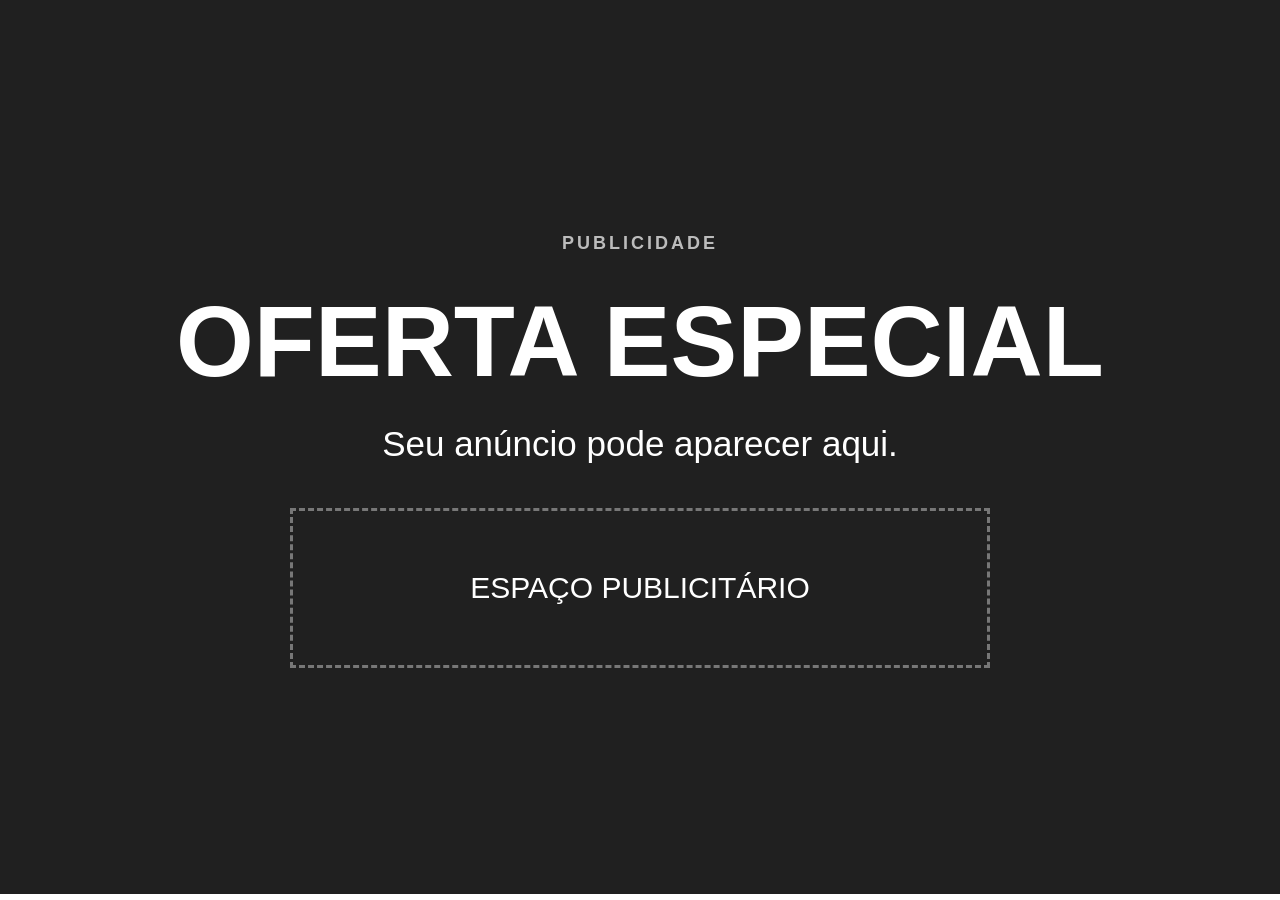
==== index.html @ 1563e4e4 "mvp 0.1 - primeiro player" ====
<!DOCTYPE html>
<html lang="pt-BR">
<head>
    <meta charset="UTF-8">
    <meta name="viewport" content="width=device-width, initial-scale=1.0">
    <title>Media Player MVP</title>
    <link rel="stylesheet" href="style.css">
</head>

<body>

    <main id="player">

        <!-- PUBLICIDADE -->
        <section class="slide active" id="advertisement">
            <div class="content">
                <span class="label">PUBLICIDADE</span>

                <h1>OFERTA ESPECIAL</h1>

                <p>Seu anúncio pode aparecer aqui.</p>

                <div class="advertisement-box">
                    ESPAÇO PUBLICITÁRIO
                </div>
            </div>
        </section>

        <!-- CLIMA -->
        <section class="slide" id="weather">
            <div class="content">

                <span class="label">CLIMA</span>

                <div class="weather-icon">☀️</div>

                <h1>28°C</h1>

                <h2>Itapetininga - SP</h2>

                <p>Ensolarado</p>

            </div>
        </section>

        <!-- NOTÍCIAS -->
        <section class="slide" id="news">
            <div class="content">

                <span class="label">NOTÍCIAS</span>

                <h1>Principais notícias</h1>

                <article>
                    <h2>Exemplo de manchete principal</h2>
                    <p>Este será o espaço utilizado futuramente para notícias atualizadas automaticamente.</p>
                </article>

                <article>
                    <h2>Outra notícia importante</h2>
                    <p>O conteúdo poderá ser alimentado posteriormente por RSS ou APIs.</p>
                </article>

            </div>
        </section>

    </main>

    <div id="progress"></div>

    <script src="app.js"></script>

</body>
</html>
---- style.css ----
* {
    box-sizing: border-box;
    margin: 0;
    padding: 0;
}

html,
body {
    width: 100%;
    height: 100%;
    overflow: hidden;
    font-family: Arial, sans-serif;
}

body {
    background: #111;
}

#player {
    width: 100%;
    height: 100%;
    position: relative;
}

.slide {
    position: absolute;
    inset: 0;

    display: flex;
    align-items: center;
    justify-content: center;

    opacity: 0;
    visibility: hidden;

    transition: opacity 0.8s ease;

    padding: 40px;
}

.slide.active {
    opacity: 1;
    visibility: visible;
}

.content {
    width: 100%;
    max-width: 1000px;
    text-align: center;
}

.label {
    display: inline-block;

    font-size: 18px;
    font-weight: bold;

    letter-spacing: 3px;

    margin-bottom: 30px;

    opacity: 0.7;
}

h1 {
    font-size: clamp(45px, 8vw, 100px);
    margin-bottom: 20px;
}

h2 {
    font-size: clamp(25px, 4vw, 50px);
    margin-bottom: 15px;
}

p {
    font-size: clamp(20px, 3vw, 35px);
    line-height: 1.4;
}

/* PUBLICIDADE */

#advertisement {
    background: #202020;
    color: white;
}

.advertisement-box {
    margin: 40px auto 0;

    max-width: 700px;

    padding: 60px 20px;

    border: 3px dashed #777;

    font-size: 30px;
}

/* CLIMA */

#weather {
    background: #e9f4ff;
    color: #17202a;
}

.weather-icon {
    font-size: 100px;
    margin-bottom: 20px;
}

/* NOTÍCIAS */

#news {
    background: #f5f5f5;
    color: #222;
}

#news article {
    margin: 25px auto;

    max-width: 800px;

    padding: 20px;

    background: white;

    border-radius: 10px;

    text-align: left;
}

#news article h2 {
    font-size: 28px;
}

#news article p {
    font-size: 20px;
}

/* BARRA DE PROGRESSO */

#progress {
    position: fixed;

    bottom: 0;
    left: 0;

    height: 6px;

    width: 0%;

    background: white;

    transition: width linear;
}
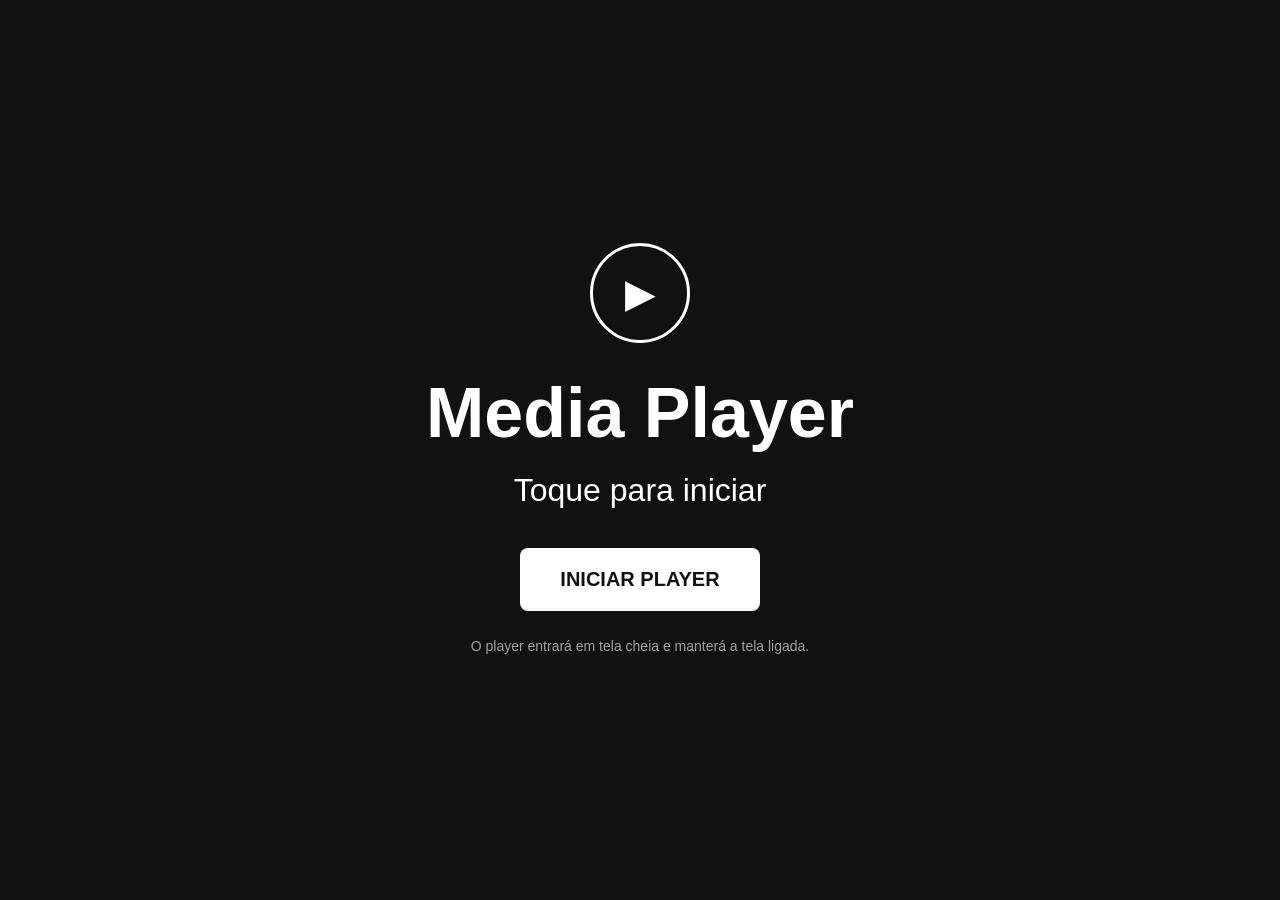
==== commit 30aba5e4: "adiciona o fullscreen e o wake lock" ====
--- a/index.html
+++ b/index.html
@@ -3,12 +3,34 @@
 <head>
     <meta charset="UTF-8">
     <meta name="viewport" content="width=device-width, initial-scale=1.0">
+    <meta name="mobile-web-app-capable" content="yes">
+    <meta name="apple-mobile-web-app-capable" content="yes">
     <title>Media Player MVP</title>
     <link rel="stylesheet" href="style.css">
 </head>
 
 <body>
 
+    <!-- Tela inicial -->
+    <div id="start-screen">
+        <div class="start-content">
+            <div class="start-icon">▶</div>
+
+            <h1>Media Player</h1>
+
+            <p>Toque para iniciar</p>
+
+            <button id="start-button">
+                INICIAR PLAYER
+            </button>
+
+            <small>
+                O player entrará em tela cheia e manterá a tela ligada.
+            </small>
+        </div>
+    </div>
+
+    <!-- PLAYER -->
     <main id="player">
 
         <!-- PUBLICIDADE -->
@@ -53,12 +75,18 @@
 
                 <article>
                     <h2>Exemplo de manchete principal</h2>
-                    <p>Este será o espaço utilizado futuramente para notícias atualizadas automaticamente.</p>
+                    <p>
+                        Este será o espaço utilizado futuramente
+                        para notícias atualizadas automaticamente.
+                    </p>
                 </article>
 
                 <article>
                     <h2>Outra notícia importante</h2>
-                    <p>O conteúdo poderá ser alimentado posteriormente por RSS ou APIs.</p>
+                    <p>
+                        O conteúdo poderá ser alimentado posteriormente
+                        por RSS ou APIs.
+                    </p>
                 </article>
 
             </div>
--- a/style.css
+++ b/style.css
@@ -16,21 +16,122 @@
     background: #111;
 }
 
+/* =========================
+   TELA INICIAL
+   ========================= */
+
+#start-screen {
+    position: fixed;
+
+    inset: 0;
+
+    z-index: 9999;
+
+    display: flex;
+
+    align-items: center;
+    justify-content: center;
+
+    background: #111;
+
+    color: white;
+
+    text-align: center;
+}
+
+.start-content {
+    width: 90%;
+    max-width: 600px;
+}
+
+.start-icon {
+    width: 100px;
+    height: 100px;
+
+    margin: 0 auto 30px;
+
+    display: flex;
+
+    align-items: center;
+    justify-content: center;
+
+    border: 3px solid white;
+
+    border-radius: 50%;
+
+    font-size: 40px;
+}
+
+.start-content h1 {
+    font-size: clamp(35px, 7vw, 70px);
+
+    margin-bottom: 15px;
+}
+
+.start-content p {
+    font-size: clamp(20px, 4vw, 32px);
+
+    margin-bottom: 35px;
+}
+
+#start-button {
+    border: none;
+
+    padding: 20px 40px;
+
+    border-radius: 8px;
+
+    background: white;
+
+    color: #111;
+
+    font-size: 20px;
+
+    font-weight: bold;
+
+    cursor: pointer;
+}
+
+#start-button:active {
+    transform: scale(0.97);
+}
+
+.start-content small {
+    display: block;
+
+    margin-top: 25px;
+
+    font-size: 14px;
+
+    opacity: 0.6;
+
+    line-height: 1.5;
+}
+
+
+/* =========================
+   PLAYER
+   ========================= */
+
 #player {
     width: 100%;
     height: 100%;
+
     position: relative;
 }
 
 .slide {
     position: absolute;
+
     inset: 0;
 
     display: flex;
+
     align-items: center;
     justify-content: center;
 
     opacity: 0;
+
     visibility: hidden;
 
     transition: opacity 0.8s ease;
@@ -40,12 +141,15 @@
 
 .slide.active {
     opacity: 1;
+
     visibility: visible;
 }
 
 .content {
     width: 100%;
+
     max-width: 1000px;
+
     text-align: center;
 }
 
@@ -53,6 +157,7 @@
     display: inline-block;
 
     font-size: 18px;
+
     font-weight: bold;
 
     letter-spacing: 3px;
@@ -64,23 +169,30 @@
 
 h1 {
     font-size: clamp(45px, 8vw, 100px);
+
     margin-bottom: 20px;
 }
 
 h2 {
     font-size: clamp(25px, 4vw, 50px);
+
     margin-bottom: 15px;
 }
 
 p {
     font-size: clamp(20px, 3vw, 35px);
+
     line-height: 1.4;
 }
 
-/* PUBLICIDADE */
+
+/* =========================
+   PUBLICIDADE
+   ========================= */
 
 #advertisement {
     background: #202020;
+
     color: white;
 }
 
@@ -96,22 +208,31 @@
     font-size: 30px;
 }
 
-/* CLIMA */
+
+/* =========================
+   CLIMA
+   ========================= */
 
 #weather {
     background: #e9f4ff;
+
     color: #17202a;
 }
 
 .weather-icon {
     font-size: 100px;
+
     margin-bottom: 20px;
 }
 
-/* NOTÍCIAS */
+
+/* =========================
+   NOTÍCIAS
+   ========================= */
 
 #news {
     background: #f5f5f5;
+
     color: #222;
 }
 
@@ -137,7 +258,10 @@
     font-size: 20px;
 }
 
-/* BARRA DE PROGRESSO */
+
+/* =========================
+   BARRA DE PROGRESSO
+   ========================= */
 
 #progress {
     position: fixed;
@@ -152,4 +276,6 @@
     background: white;
 
     transition: width linear;
+
+    z-index: 100;
 }
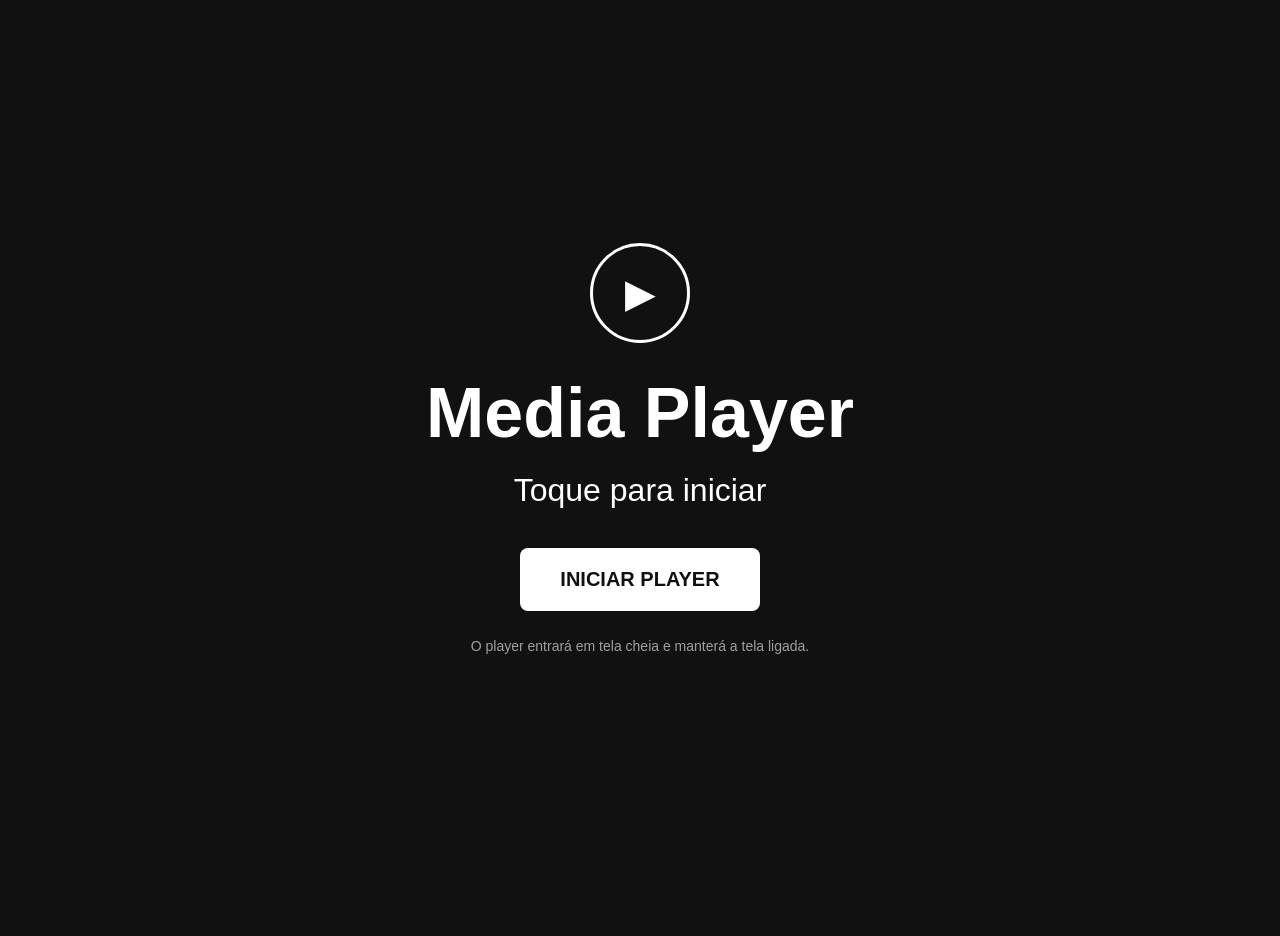
==== commit dc5a02fb: "adiciona suporte a PWA" ====
--- a/index.html
+++ b/index.html
@@ -1,24 +1,73 @@
+```html
 <!DOCTYPE html>
 <html lang="pt-BR">
+
 <head>
+
     <meta charset="UTF-8">
-    <meta name="viewport" content="width=device-width, initial-scale=1.0">
-    <meta name="mobile-web-app-capable" content="yes">
-    <meta name="apple-mobile-web-app-capable" content="yes">
-    <title>Media Player MVP</title>
-    <link rel="stylesheet" href="style.css">
+
+    <meta
+        name="viewport"
+        content="width=device-width, initial-scale=1.0"
+    >
+
+    <!-- PWA -->
+    <meta
+        name="mobile-web-app-capable"
+        content="yes"
+    >
+
+    <meta
+        name="apple-mobile-web-app-capable"
+        content="yes"
+    >
+
+    <meta
+        name="apple-mobile-web-app-status-bar-style"
+        content="black-translucent"
+    >
+
+    <meta
+        name="theme-color"
+        content="#111111"
+    >
+
+    <title>Media Player</title>
+
+    <!-- Manifest do aplicativo -->
+    <link
+        rel="manifest"
+        href="manifest.json"
+    >
+
+    <link
+        rel="stylesheet"
+        href="style.css"
+    >
+
 </head>
 
 <body>
 
-    <!-- Tela inicial -->
+    <!-- =========================
+         TELA INICIAL
+         ========================= -->
+
     <div id="start-screen">
+
         <div class="start-content">
-            <div class="start-icon">▶</div>
-
-            <h1>Media Player</h1>
-
-            <p>Toque para iniciar</p>
+
+            <div class="start-icon">
+                ▶
+            </div>
+
+            <h1>
+                Media Player
+            </h1>
+
+            <p>
+                Toque para iniciar
+            </p>
 
             <button id="start-button">
                 INICIAR PLAYER
@@ -27,76 +76,179 @@
             <small>
                 O player entrará em tela cheia e manterá a tela ligada.
             </small>
+
         </div>
+
     </div>
 
-    <!-- PLAYER -->
+
+    <!-- =========================
+         PLAYER
+         ========================= -->
+
     <main id="player">
 
+
         <!-- PUBLICIDADE -->
-        <section class="slide active" id="advertisement">
+
+        <section
+            class="slide active"
+            id="advertisement"
+        >
+
             <div class="content">
-                <span class="label">PUBLICIDADE</span>
-
-                <h1>OFERTA ESPECIAL</h1>
-
-                <p>Seu anúncio pode aparecer aqui.</p>
+
+                <span class="label">
+                    PUBLICIDADE
+                </span>
+
+                <h1>
+                    OFERTA ESPECIAL
+                </h1>
+
+                <p>
+                    Seu anúncio pode aparecer aqui.
+                </p>
 
                 <div class="advertisement-box">
                     ESPAÇO PUBLICITÁRIO
                 </div>
-            </div>
+
+            </div>
+
         </section>
 
+
         <!-- CLIMA -->
-        <section class="slide" id="weather">
+
+        <section
+            class="slide"
+            id="weather"
+        >
+
             <div class="content">
 
-                <span class="label">CLIMA</span>
-
-                <div class="weather-icon">☀️</div>
-
-                <h1>28°C</h1>
-
-                <h2>Itapetininga - SP</h2>
-
-                <p>Ensolarado</p>
-
-            </div>
+                <span class="label">
+                    CLIMA
+                </span>
+
+                <div class="weather-icon">
+                    ☀️
+                </div>
+
+                <h1>
+                    28°C
+                </h1>
+
+                <h2>
+                    Itapetininga - SP
+                </h2>
+
+                <p>
+                    Ensolarado
+                </p>
+
+            </div>
+
         </section>
 
+
         <!-- NOTÍCIAS -->
-        <section class="slide" id="news">
+
+        <section
+            class="slide"
+            id="news"
+        >
+
             <div class="content">
 
-                <span class="label">NOTÍCIAS</span>
-
-                <h1>Principais notícias</h1>
+                <span class="label">
+                    NOTÍCIAS
+                </span>
+
+                <h1>
+                    Principais notícias
+                </h1>
 
                 <article>
-                    <h2>Exemplo de manchete principal</h2>
+
+                    <h2>
+                        Exemplo de manchete principal
+                    </h2>
+
                     <p>
                         Este será o espaço utilizado futuramente
                         para notícias atualizadas automaticamente.
                     </p>
+
                 </article>
 
                 <article>
-                    <h2>Outra notícia importante</h2>
+
+                    <h2>
+                        Outra notícia importante
+                    </h2>
+
                     <p>
                         O conteúdo poderá ser alimentado posteriormente
                         por RSS ou APIs.
                     </p>
+
                 </article>
 
             </div>
+
         </section>
 
     </main>
 
+
+    <!-- BARRA DE PROGRESSO -->
+
     <div id="progress"></div>
 
+
+    <!-- JavaScript -->
+
     <script src="app.js"></script>
 
+
+    <!-- Service Worker -->
+
+    <script>
+
+        if ("serviceWorker" in navigator) {
+
+            window.addEventListener(
+                "load",
+                () => {
+
+                    navigator.serviceWorker
+                        .register("./sw.js")
+                        .then(() => {
+
+                            console.log(
+                                "Service Worker registrado."
+                            );
+
+                        })
+                        .catch((error) => {
+
+                            console.warn(
+                                "Erro ao registrar Service Worker:",
+                                error
+                            );
+
+                        });
+
+                }
+            );
+
+        }
+
+    </script>
+
 </body>
-</html>+
+</html>
+```
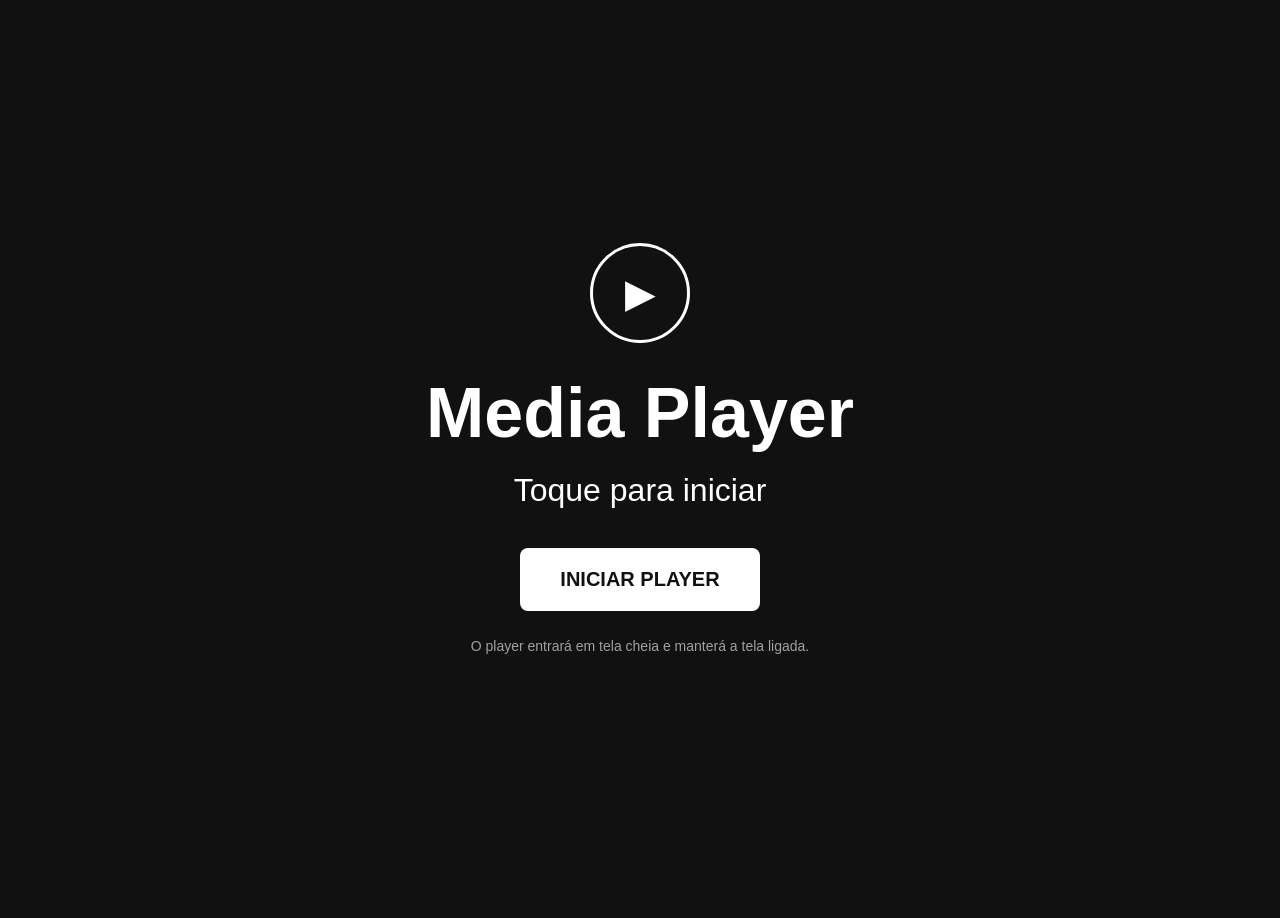
==== commit eb25ab4b: "adiciona suporte a PWA" ====
--- a/index.html
+++ b/index.html
@@ -1,4 +1,4 @@
-```html
+html
 <!DOCTYPE html>
 <html lang="pt-BR">
 
@@ -251,4 +251,4 @@
 </body>
 
 </html>
-```
+
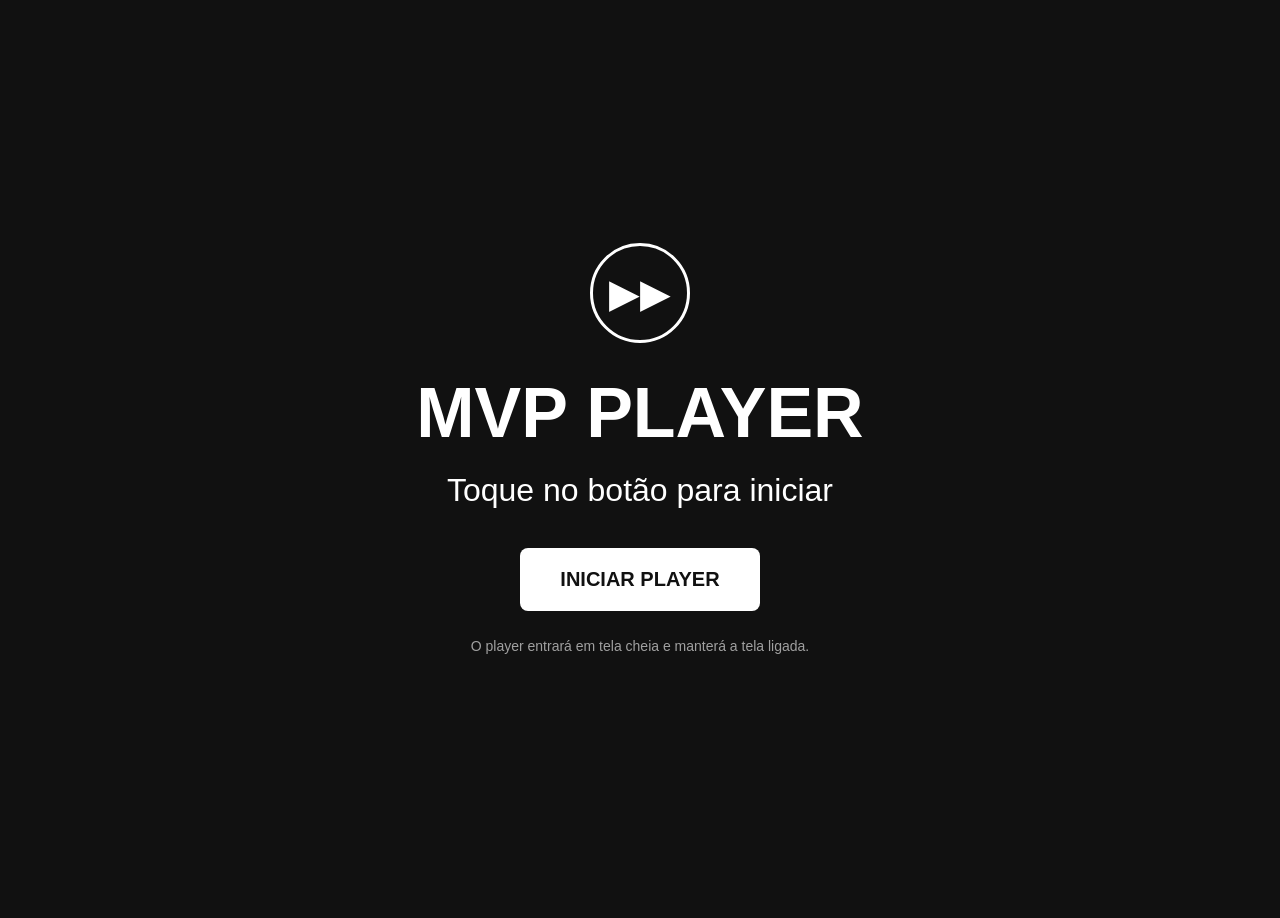
==== commit 28ebb7a5: "adicionar 2 cidades no layout do clima" ====
--- a/index.html
+++ b/index.html
@@ -32,7 +32,7 @@
         content="#111111"
     >
 
-    <title>Media Player</title>
+    <title>MVP Player</title>
 
     <!-- Manifest do aplicativo -->
     <link
@@ -58,15 +58,15 @@
         <div class="start-content">
 
             <div class="start-icon">
-                ▶
+                ▶▶
             </div>
 
             <h1>
-                Media Player
+                MVP PLAYER
             </h1>
 
             <p>
-                Toque para iniciar
+                Toque no botão para iniciar
             </p>
 
             <button id="start-button">
@@ -150,6 +150,30 @@
 
             </div>
 
+            <div class="content">
+
+                <span class="label">
+                    CLIMA
+                </span>
+
+                <div class="weather-icon">
+                    ⛅
+                </div>
+
+                <h1>
+                    25°C
+                </h1>
+
+                <h2>
+                    São Paulo - SP
+                </h2>
+
+                <p>
+                   Parcialmente Nublado
+                </p>
+
+            </div>
+
         </section>
 
 
--- a/style.css
+++ b/style.css
@@ -226,37 +226,80 @@
 }
 
 
-/* =========================
-   NOTÍCIAS
-   ========================= */
-
-#news {
-    background: #f5f5f5;
-
-    color: #222;
-}
-
-#news article {
-    margin: 25px auto;
-
-    max-width: 800px;
-
-    padding: 20px;
+
+/* =========================
+   NOTÍCIAS DINÂMICAS
+   ========================= */
+
+#news .content {
+    max-width: 1100px;
+}
+
+#news-list {
+    width: 100%;
+    margin-top: 30px;
+}
+
+.news-item {
+    position: relative;
+
+    margin: 15px auto;
+
+    padding: 18px 25px 18px 70px;
+
+    max-width: 950px;
 
     background: white;
 
     border-radius: 10px;
 
     text-align: left;
-}
-
-#news article h2 {
-    font-size: 28px;
-}
-
-#news article p {
-    font-size: 20px;
-}
+
+    box-shadow:
+        0 2px 8px rgba(0, 0, 0, 0.08);
+}
+
+.news-item h2 {
+    font-size: clamp(20px, 2.5vw, 32px);
+
+    margin-bottom: 8px;
+
+    line-height: 1.2;
+}
+
+.news-item p {
+    font-size: clamp(16px, 1.8vw, 22px);
+
+    line-height: 1.4;
+
+    color: #555;
+}
+
+.news-number {
+    position: absolute;
+
+    left: 20px;
+    top: 20px;
+
+    width: 34px;
+    height: 34px;
+
+    display: flex;
+
+    align-items: center;
+    justify-content: center;
+
+    border-radius: 50%;
+
+    background: #222;
+
+    color: white;
+
+    font-size: 16px;
+
+    font-weight: bold;
+}
+
 
 
 /* =========================
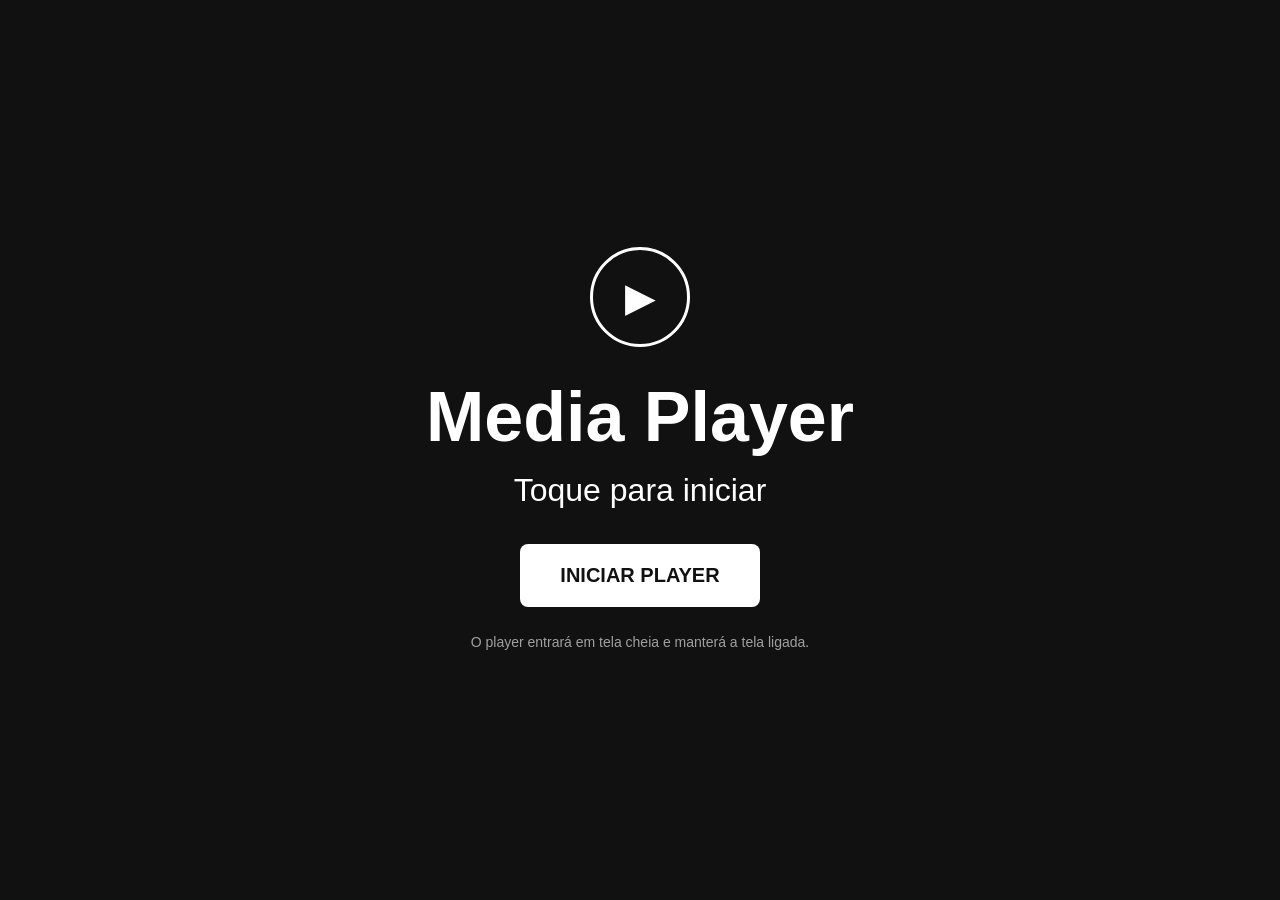
==== commit 8d89d036: "adiciona 2 cidades - altera layout noticia - adiciona limpeza de resumo na noticia" ====
--- a/index.html
+++ b/index.html
@@ -1,4 +1,3 @@
-html
 <!DOCTYPE html>
 <html lang="pt-BR">
 
@@ -11,7 +10,6 @@
         content="width=device-width, initial-scale=1.0"
     >
 
-    <!-- PWA -->
     <meta
         name="mobile-web-app-capable"
         content="yes"
@@ -32,9 +30,8 @@
         content="#111111"
     >
 
-    <title>MVP Player</title>
+    <title>Media Player</title>
 
-    <!-- Manifest do aplicativo -->
     <link
         rel="manifest"
         href="manifest.json"
@@ -49,6 +46,7 @@
 
 <body>
 
+
     <!-- =========================
          TELA INICIAL
          ========================= -->
@@ -58,15 +56,15 @@
         <div class="start-content">
 
             <div class="start-icon">
-                ▶▶
+                ▶
             </div>
 
             <h1>
-                MVP PLAYER
+                Media Player
             </h1>
 
             <p>
-                Toque no botão para iniciar
+                Toque para iniciar
             </p>
 
             <button id="start-button">
@@ -74,7 +72,8 @@
             </button>
 
             <small>
-                O player entrará em tela cheia e manterá a tela ligada.
+                O player entrará em tela cheia
+                e manterá a tela ligada.
             </small>
 
         </div>
@@ -88,156 +87,25 @@
 
     <main id="player">
 
-
-        <!-- PUBLICIDADE -->
-
-        <section
-            class="slide active"
-            id="advertisement"
-        >
-
-            <div class="content">
-
-                <span class="label">
-                    PUBLICIDADE
-                </span>
-
-                <h1>
-                    OFERTA ESPECIAL
-                </h1>
-
-                <p>
-                    Seu anúncio pode aparecer aqui.
-                </p>
-
-                <div class="advertisement-box">
-                    ESPAÇO PUBLICITÁRIO
-                </div>
-
-            </div>
-
-        </section>
-
-
-        <!-- CLIMA -->
-
-        <section
-            class="slide"
-            id="weather"
-        >
-
-            <div class="content">
-
-                <span class="label">
-                    CLIMA
-                </span>
-
-                <div class="weather-icon">
-                    ☀️
-                </div>
-
-                <h1>
-                    28°C
-                </h1>
-
-                <h2>
-                    Itapetininga - SP
-                </h2>
-
-                <p>
-                    Ensolarado
-                </p>
-
-            </div>
-
-            <div class="content">
-
-                <span class="label">
-                    CLIMA
-                </span>
-
-                <div class="weather-icon">
-                    ⛅
-                </div>
-
-                <h1>
-                    25°C
-                </h1>
-
-                <h2>
-                    São Paulo - SP
-                </h2>
-
-                <p>
-                   Parcialmente Nublado
-                </p>
-
-            </div>
-
-        </section>
-
-
-        <!-- NOTÍCIAS -->
-
-        <section
-            class="slide"
-            id="news"
-        >
-
-            <div class="content">
-
-                <span class="label">
-                    NOTÍCIAS
-                </span>
-
-                <h1>
-                    Principais notícias
-                </h1>
-
-                <article>
-
-                    <h2>
-                        Exemplo de manchete principal
-                    </h2>
-
-                    <p>
-                        Este será o espaço utilizado futuramente
-                        para notícias atualizadas automaticamente.
-                    </p>
-
-                </article>
-
-                <article>
-
-                    <h2>
-                        Outra notícia importante
-                    </h2>
-
-                    <p>
-                        O conteúdo poderá ser alimentado posteriormente
-                        por RSS ou APIs.
-                    </p>
-
-                </article>
-
-            </div>
-
-        </section>
+        <!-- Os slides serão criados
+             automaticamente pelo app.js -->
 
     </main>
 
 
-    <!-- BARRA DE PROGRESSO -->
+    <!-- =========================
+         BARRA DE PROGRESSO
+         ========================= -->
 
     <div id="progress"></div>
 
 
-    <!-- JavaScript -->
-
     <script src="app.js"></script>
 
 
-    <!-- Service Worker -->
+    <!-- =========================
+         SERVICE WORKER
+         ========================= -->
 
     <script>
 
@@ -274,5 +142,4 @@
 
 </body>
 
-</html>
-
+</html>
--- a/style.css
+++ b/style.css
@@ -1,26 +1,43 @@
+/* ========================================
+   RESET
+   ======================================== */
+
 * {
     box-sizing: border-box;
     margin: 0;
     padding: 0;
 }
 
+
 html,
 body {
+
     width: 100%;
     height: 100%;
+
     overflow: hidden;
-    font-family: Arial, sans-serif;
-}
+
+    font-family:
+        Arial,
+        Helvetica,
+        sans-serif;
+
+}
+
 
 body {
+
     background: #111;
-}
-
-/* =========================
+
+}
+
+
+/* ========================================
    TELA INICIAL
-   ========================= */
+   ======================================== */
 
 #start-screen {
+
     position: fixed;
 
     inset: 0;
@@ -30,6 +47,7 @@
     display: flex;
 
     align-items: center;
+
     justify-content: center;
 
     background: #111;
@@ -37,47 +55,78 @@
     color: white;
 
     text-align: center;
-}
+
+}
+
 
 .start-content {
+
     width: 90%;
+
     max-width: 600px;
-}
+
+}
+
 
 .start-icon {
+
     width: 100px;
+
     height: 100px;
 
-    margin: 0 auto 30px;
-
-    display: flex;
-
-    align-items: center;
+    margin:
+        0 auto 30px;
+
+    display: flex;
+
+    align-items: center;
+
     justify-content: center;
 
-    border: 3px solid white;
+    border:
+        3px solid white;
 
     border-radius: 50%;
 
     font-size: 40px;
-}
+
+}
+
 
 .start-content h1 {
-    font-size: clamp(35px, 7vw, 70px);
+
+    font-size:
+        clamp(
+            35px,
+            7vw,
+            70px
+        );
 
     margin-bottom: 15px;
-}
+
+}
+
 
 .start-content p {
-    font-size: clamp(20px, 4vw, 32px);
+
+    font-size:
+        clamp(
+            20px,
+            4vw,
+            32px
+        );
 
     margin-bottom: 35px;
-}
+
+}
+
 
 #start-button {
+
     border: none;
 
-    padding: 20px 40px;
+    padding:
+        20px 40px;
 
     border-radius: 8px;
 
@@ -90,13 +139,20 @@
     font-weight: bold;
 
     cursor: pointer;
-}
+
+}
+
 
 #start-button:active {
-    transform: scale(0.97);
-}
+
+    transform:
+        scale(0.97);
+
+}
+
 
 .start-content small {
+
     display: block;
 
     margin-top: 25px;
@@ -106,21 +162,31 @@
     opacity: 0.6;
 
     line-height: 1.5;
-}
-
-
-/* =========================
+
+}
+
+
+/* ========================================
    PLAYER
-   ========================= */
+   ======================================== */
 
 #player {
-    width: 100%;
+
+    width: 100%;
+
     height: 100%;
 
     position: relative;
-}
+
+}
+
+
+/* ========================================
+   SLIDES
+   ======================================== */
 
 .slide {
+
     position: absolute;
 
     inset: 0;
@@ -128,197 +194,578 @@
     display: flex;
 
     align-items: center;
+
     justify-content: center;
 
     opacity: 0;
 
     visibility: hidden;
 
-    transition: opacity 0.8s ease;
-
-    padding: 40px;
-}
+    transition:
+        opacity 0.8s ease;
+
+}
+
 
 .slide.active {
+
     opacity: 1;
 
     visibility: visible;
-}
-
-.content {
-    width: 100%;
-
-    max-width: 1000px;
+
+}
+
+
+/* ========================================
+   PROGRESSO
+   ======================================== */
+
+#progress {
+
+    position: fixed;
+
+    bottom: 0;
+
+    left: 0;
+
+    height: 6px;
+
+    width: 0%;
+
+    background: white;
+
+    transition:
+        width linear;
+
+    z-index: 100;
+
+}
+
+
+/* ========================================
+   LABEL
+   ======================================== */
+
+.label {
+
+    display: inline-block;
+
+    font-size: 18px;
+
+    font-weight: bold;
+
+    letter-spacing: 4px;
+
+    opacity: 0.6;
+
+}
+
+
+/* ========================================
+   NOTÍCIAS
+   ======================================== */
+
+.news-slide {
+
+    background:
+        #f3f3f3;
+
+    color:
+        #171717;
+
+    padding:
+        50px;
+
+}
+
+
+.news-wrapper {
+
+    width: 100%;
+
+    max-width: 1400px;
+
+    height: 100%;
+
+    max-height: 850px;
+
+    display: flex;
+
+    flex-direction: column;
+
+    justify-content: center;
+
+}
+
+
+/* ========================================
+   CABEÇALHO DA NOTÍCIA
+   ======================================== */
+
+.news-header {
+
+    width: 100%;
+
+    display: flex;
+
+    align-items: center;
+
+    justify-content: space-between;
+
+    margin-bottom: 35px;
+
+}
+
+
+.news-counter {
+
+    font-size: 18px;
+
+    font-weight: bold;
+
+    opacity: 0.45;
+
+}
+
+
+/* ========================================
+   LAYOUT
+   ======================================== */
+
+.news-layout {
+
+    width: 100%;
+
+    display: grid;
+
+    grid-template-columns:
+        46% 54%;
+
+    gap: 55px;
+
+    align-items: center;
+
+}
+
+
+/* ========================================
+   IMAGEM
+   ======================================== */
+
+.news-image {
+
+    width: 100%;
+
+    height: 500px;
+
+    overflow: hidden;
+
+    border-radius: 18px;
+
+    background:
+        #dcdcdc;
+
+}
+
+
+.news-image img {
+
+    width: 100%;
+
+    height: 100%;
+
+    display: block;
+
+    object-fit: cover;
+
+}
+
+
+/* ========================================
+   FALLBACK IMAGEM
+   ======================================== */
+
+.image-placeholder {
+
+    width: 100%;
+
+    height: 100%;
+
+    display: flex;
+
+    flex-direction: column;
+
+    align-items: center;
+
+    justify-content: center;
+
+    gap: 20px;
+
+    color:
+        #777;
 
     text-align: center;
-}
-
-.label {
-    display: inline-block;
+
+}
+
+
+.placeholder-icon {
+
+    font-size: 70px;
+
+    opacity: 0.4;
+
+}
+
+
+.image-placeholder strong {
 
     font-size: 18px;
 
-    font-weight: bold;
-
-    letter-spacing: 3px;
+    letter-spacing: 2px;
+
+    opacity: 0.7;
+
+}
+
+
+/* ========================================
+   INFORMAÇÕES
+   ======================================== */
+
+.news-info {
+
+    display: flex;
+
+    flex-direction: column;
+
+    align-items: flex-start;
+
+}
+
+
+.news-info h1 {
+
+    font-size:
+        clamp(
+            38px,
+            4vw,
+            68px
+        );
+
+    line-height: 1.08;
+
+    margin:
+        20px 0 25px;
+
+}
+
+
+.news-description {
+
+    font-size:
+        clamp(
+            22px,
+            2.2vw,
+            32px
+        );
+
+    line-height: 1.35;
+
+    color:
+        #555;
+
+    max-width: 700px;
+
+    display: -webkit-box;
+
+    -webkit-box-orient: vertical;
+
+    -webkit-line-clamp: 2;
+
+    overflow: hidden;
+
+}
+
+
+.news-meta {
+
+    display: flex;
+
+    flex-direction: column;
+
+    gap: 8px;
+
+    margin-top: 35px;
+
+    font-size: 17px;
+
+    color:
+        #777;
+
+}
+
+
+
+/* ========================================
+   CLIMA
+   ======================================== */
+
+.weather-slide {
+
+    background:
+        #e9f4ff;
+
+    color:
+        #17202a;
+
+}
+
+
+.weather-container {
+
+    width: 100%;
+
+    max-width: 1150px;
+
+    height: 100%;
+
+    display: flex;
+
+    flex-direction: column;
+
+    align-items: center;
+
+    justify-content: center;
+
+    padding:
+        50px 60px;
+
+}
+
+
+.weather-container > .label {
+
+    margin-bottom: 45px;
+
+}
+
+
+.weather-cities {
+
+    width: 100%;
+
+    display: grid;
+
+    grid-template-columns:
+        1fr 1fr;
+
+    gap: 80px;
+
+    align-items: center;
+
+}
+
+
+.weather-city {
+
+    display: flex;
+
+    flex-direction: column;
+
+    align-items: center;
+
+    justify-content: center;
+
+    text-align: center;
+
+}
+
+
+.weather-icon {
+
+    font-size: 82px;
+
+    line-height: 1;
 
     margin-bottom: 30px;
 
-    opacity: 0.7;
-}
-
-h1 {
-    font-size: clamp(45px, 8vw, 100px);
-
-    margin-bottom: 20px;
-}
-
-h2 {
-    font-size: clamp(25px, 4vw, 50px);
-
-    margin-bottom: 15px;
-}
-
-p {
-    font-size: clamp(20px, 3vw, 35px);
-
-    line-height: 1.4;
-}
-
-
-/* =========================
+}
+
+
+.weather-city h1 {
+
+    margin:
+        0 0 22px;
+
+    font-size:
+        clamp(
+            70px,
+            9vw,
+            110px
+        );
+
+    line-height: 1;
+
+    font-weight: 700;
+
+}
+
+
+.weather-city h2 {
+
+    margin:
+        0 0 16px;
+
+    font-size:
+        clamp(
+            28px,
+            3.2vw,
+            42px
+        );
+
+    line-height: 1.15;
+
+    font-weight: 700;
+
+}
+
+
+.weather-city p {
+
+    margin: 0;
+
+    font-size:
+        clamp(
+            22px,
+            2.5vw,
+            30px
+        );
+
+    line-height: 1.2;
+
+}
+
+
+/* ========================================
    PUBLICIDADE
-   ========================= */
-
-#advertisement {
-    background: #202020;
-
-    color: white;
-}
+   ======================================== */
+
+.advertisement-slide {
+
+    background:
+        #202020;
+
+    color:
+        white;
+
+    text-align: center;
+
+}
+
+
+.advertisement-content {
+
+    width: 90%;
+
+    max-width: 1100px;
+
+}
+
+
+.advertisement-content h1 {
+
+    font-size:
+        clamp(
+            50px,
+            8vw,
+            110px
+        );
+
+    margin:
+        30px 0 20px;
+
+}
+
+
+.advertisement-content p {
+
+    font-size:
+        clamp(
+            22px,
+            3vw,
+            35px
+        );
+
+}
+
 
 .advertisement-box {
-    margin: 40px auto 0;
-
-    max-width: 700px;
-
-    padding: 60px 20px;
-
-    border: 3px dashed #777;
+
+    margin:
+        50px auto 0;
+
+    max-width: 800px;
+
+    padding:
+        70px 30px;
+
+    border:
+        3px dashed #777;
+
+    border-radius: 15px;
 
     font-size: 30px;
-}
-
-
-/* =========================
-   CLIMA
-   ========================= */
-
-#weather {
-    background: #e9f4ff;
-
-    color: #17202a;
-}
-
-.weather-icon {
-    font-size: 100px;
-
-    margin-bottom: 20px;
-}
-
-
-
-/* =========================
-   NOTÍCIAS DINÂMICAS
-   ========================= */
-
-#news .content {
-    max-width: 1100px;
-}
-
-#news-list {
-    width: 100%;
-    margin-top: 30px;
-}
-
-.news-item {
-    position: relative;
-
-    margin: 15px auto;
-
-    padding: 18px 25px 18px 70px;
-
-    max-width: 950px;
-
-    background: white;
-
-    border-radius: 10px;
-
-    text-align: left;
-
-    box-shadow:
-        0 2px 8px rgba(0, 0, 0, 0.08);
-}
-
-.news-item h2 {
-    font-size: clamp(20px, 2.5vw, 32px);
-
-    margin-bottom: 8px;
-
-    line-height: 1.2;
-}
-
-.news-item p {
-    font-size: clamp(16px, 1.8vw, 22px);
-
-    line-height: 1.4;
-
-    color: #555;
-}
-
-.news-number {
-    position: absolute;
-
-    left: 20px;
-    top: 20px;
-
-    width: 34px;
-    height: 34px;
-
-    display: flex;
-
-    align-items: center;
-    justify-content: center;
-
-    border-radius: 50%;
-
-    background: #222;
-
-    color: white;
-
-    font-size: 16px;
-
-    font-weight: bold;
-}
-
-
-
-/* =========================
-   BARRA DE PROGRESSO
-   ========================= */
-
-#progress {
-    position: fixed;
-
-    bottom: 0;
-    left: 0;
-
-    height: 6px;
-
-    width: 0%;
-
-    background: white;
-
-    transition: width linear;
-
-    z-index: 100;
+
+    color:
+        #aaa;
+
+}
+
+
+/* ========================================
+   RESPONSIVIDADE
+   ======================================== */
+
+@media (
+    max-width: 800px
+) {
+
+    .news-slide {
+
+        padding: 25px;
+
+    }
+
+
+    .news-layout {
+
+        grid-template-columns:
+            1fr;
+
+        gap: 25px;
+
+    }
+
+
+    .news-image {
+
+        height: 280px;
+
+    }
+
+
+    .news-info h1 {
+
+        font-size: 32px;
+
+    }
+
+
+    .news-description {
+
+        font-size: 20px;
+
+    }
+
 }
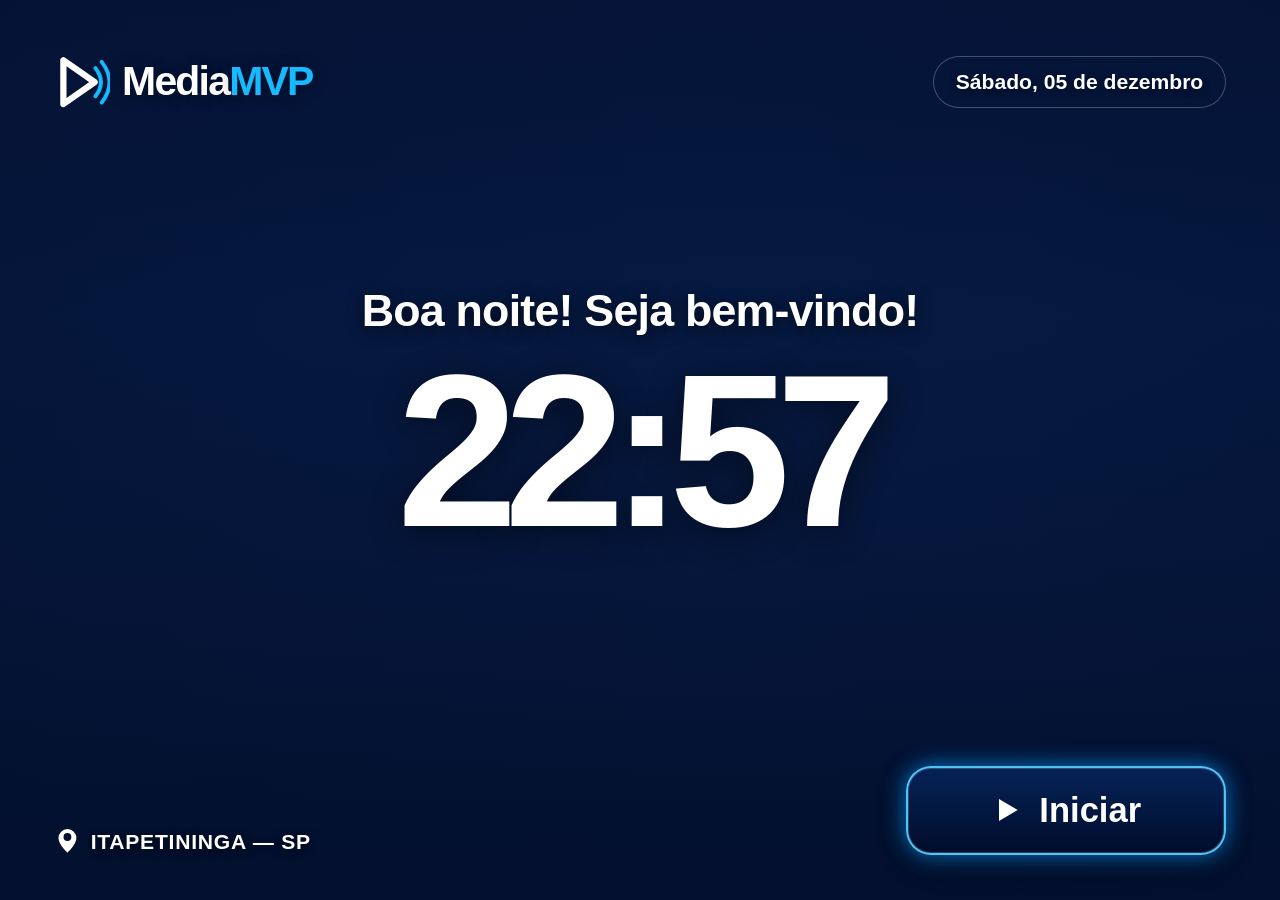
==== commit bfaf5b4c: "atualizacao da tela inicial e novo layout do clima" ====
--- a/index.html
+++ b/index.html
@@ -1,145 +1,59 @@
 <!DOCTYPE html>
 <html lang="pt-BR">
+<head>
+    <meta charset="UTF-8">
+    <meta name="viewport" content="width=device-width, initial-scale=1.0">
+    <meta name="mobile-web-app-capable" content="yes">
+    <meta name="apple-mobile-web-app-capable" content="yes">
+    <meta name="apple-mobile-web-app-status-bar-style" content="black-translucent">
+    <meta name="theme-color" content="#061b45">
+    <title>MediaMVP</title>
+    <link rel="manifest" href="manifest.json">
+    <link rel="stylesheet" href="style.css">
+</head>
+<body>
+    <!-- Tela de boas-vindas -->
+    <section id="start-screen" aria-label="Tela inicial MediaMVP">
+        <header class="welcome-header">
+            <div class="brand" aria-label="MediaMVP">
+                <svg class="brand-symbol" viewBox="0 0 72 72" aria-hidden="true">
+                    <path d="M12 8 L12 64 L52 36 Z" fill="none" stroke="currentColor" stroke-width="8" stroke-linejoin="round" />
+                    <path d="M53 18 Q67 36 53 54 M61 10 Q81 36 61 62" fill="none" stroke="#13baff" stroke-width="5" stroke-linecap="round" />
+                </svg>
+                <span>Media<span class="brand-accent">MVP</span></span>
+            </div>
+            <div id="welcome-date" class="welcome-date">Terça-feira, 03 de novembro</div>
+        </header>
 
-<head>
+        <main class="welcome-center">
+            <p id="welcome-greeting" class="welcome-greeting">Olá! Seja bem-vindo!</p>
+            <time id="welcome-clock" class="welcome-clock" aria-label="Horário atual">08:42</time>
+        </main>
 
-    <meta charset="UTF-8">
+        <footer class="welcome-footer">
+            <div class="welcome-location">
+                <svg viewBox="0 0 24 24" aria-hidden="true"><path d="M12 22s8-7.2 8-13a8 8 0 1 0-16 0c0 5.8 8 13 8 13Zm0-10.5A3.5 3.5 0 1 1 12 4.5a3.5 3.5 0 0 1 0 7Z" fill="currentColor"/></svg>
+                <span>ITAPETININGA — SP</span>
+            </div>
+            <button id="start-button" type="button">
+                <svg viewBox="0 0 24 24" aria-hidden="true"><path d="M6 3.8v16.4L20 12 6 3.8Z" fill="currentColor"/></svg>
+                <span>Iniciar</span>
+            </button>
+        </footer>
+    </section>
 
-    <meta
-        name="viewport"
-        content="width=device-width, initial-scale=1.0"
-    >
-
-    <meta
-        name="mobile-web-app-capable"
-        content="yes"
-    >
-
-    <meta
-        name="apple-mobile-web-app-capable"
-        content="yes"
-    >
-
-    <meta
-        name="apple-mobile-web-app-status-bar-style"
-        content="black-translucent"
-    >
-
-    <meta
-        name="theme-color"
-        content="#111111"
-    >
-
-    <title>Media Player</title>
-
-    <link
-        rel="manifest"
-        href="manifest.json"
-    >
-
-    <link
-        rel="stylesheet"
-        href="style.css"
-    >
-
-</head>
-
-<body>
-
-
-    <!-- =========================
-         TELA INICIAL
-         ========================= -->
-
-    <div id="start-screen">
-
-        <div class="start-content">
-
-            <div class="start-icon">
-                ▶
-            </div>
-
-            <h1>
-                Media Player
-            </h1>
-
-            <p>
-                Toque para iniciar
-            </p>
-
-            <button id="start-button">
-                INICIAR PLAYER
-            </button>
-
-            <small>
-                O player entrará em tela cheia
-                e manterá a tela ligada.
-            </small>
-
-        </div>
-
-    </div>
-
-
-    <!-- =========================
-         PLAYER
-         ========================= -->
-
-    <main id="player">
-
-        <!-- Os slides serão criados
-             automaticamente pelo app.js -->
-
-    </main>
-
-
-    <!-- =========================
-         BARRA DE PROGRESSO
-         ========================= -->
-
+    <main id="player" aria-label="Reprodução de mídia"></main>
     <div id="progress"></div>
 
-
     <script src="app.js"></script>
-
-
-    <!-- =========================
-         SERVICE WORKER
-         ========================= -->
-
     <script>
-
         if ("serviceWorker" in navigator) {
-
-            window.addEventListener(
-                "load",
-                () => {
-
-                    navigator.serviceWorker
-                        .register("./sw.js")
-                        .then(() => {
-
-                            console.log(
-                                "Service Worker registrado."
-                            );
-
-                        })
-                        .catch((error) => {
-
-                            console.warn(
-                                "Erro ao registrar Service Worker:",
-                                error
-                            );
-
-                        });
-
-                }
-            );
-
+            window.addEventListener("load", () => {
+                navigator.serviceWorker.register("./sw.js").catch((error) => {
+                    console.warn("Erro ao registrar Service Worker:", error);
+                });
+            });
         }
-
     </script>
-
 </body>
-
-</html>+</html>
--- a/style.css
+++ b/style.css
@@ -1,170 +1,77 @@
 /* ========================================
-   RESET
-   ======================================== */
-
-* {
-    box-sizing: border-box;
-    margin: 0;
-    padding: 0;
-}
-
-
-html,
-body {
-
-    width: 100%;
-    height: 100%;
-
+   BASE
+   ======================================== */
+* { box-sizing: border-box; margin: 0; padding: 0; }
+html, body { width: 100%; height: 100%; overflow: hidden; font-family: Inter, "Segoe UI", Arial, sans-serif; }
+body { background: #061b45; }
+
+/* ========================================
+   TELA INICIAL — PREMIUM DIGITAL SIGNAGE
+   A imagem final será aplicada neste caminho:
+   assets/images/media-mvp-background.jpg
+   ======================================== */
+#start-screen {
+    --welcome-bg: url("assets/images/media-mvp-background.jpg");
+    position: fixed;
+    inset: 0;
+    z-index: 9999;
+    display: grid;
+    grid-template-rows: auto 1fr auto;
+    padding: clamp(24px, 4.2vw, 68px) clamp(26px, 4.2vw, 72px) clamp(28px, 3.5vw, 56px);
     overflow: hidden;
-
-    font-family:
-        Arial,
-        Helvetica,
-        sans-serif;
-
-}
-
-
-body {
-
-    background: #111;
-
-}
-
-
-/* ========================================
-   TELA INICIAL
-   ======================================== */
-
-#start-screen {
-
-    position: fixed;
-
+    color: #fff;
+    isolation: isolate;
+    background-color: #071b45;
+    background-image:
+        linear-gradient(180deg, rgba(3, 15, 48, .60) 0%, rgba(3, 16, 45, .12) 35%, rgba(3, 13, 39, .28) 62%, rgba(2, 14, 43, .94) 100%),
+        linear-gradient(90deg, rgba(3, 16, 48, .28), transparent 55%, rgba(3, 16, 48, .12)),
+        var(--welcome-bg);
+    background-size: cover;
+    background-position: center;
+}
+#start-screen::before {
+    content: "";
+    position: absolute;
     inset: 0;
-
-    z-index: 9999;
-
-    display: flex;
-
-    align-items: center;
-
-    justify-content: center;
-
-    background: #111;
-
-    color: white;
-
-    text-align: center;
-
-}
-
-
-.start-content {
-
-    width: 90%;
-
-    max-width: 600px;
-
-}
-
-
-.start-icon {
-
-    width: 100px;
-
-    height: 100px;
-
-    margin:
-        0 auto 30px;
-
-    display: flex;
-
-    align-items: center;
-
-    justify-content: center;
-
-    border:
-        3px solid white;
-
-    border-radius: 50%;
-
-    font-size: 40px;
-
-}
-
-
-.start-content h1 {
-
-    font-size:
-        clamp(
-            35px,
-            7vw,
-            70px
-        );
-
-    margin-bottom: 15px;
-
-}
-
-
-.start-content p {
-
-    font-size:
-        clamp(
-            20px,
-            4vw,
-            32px
-        );
-
-    margin-bottom: 35px;
-
-}
-
-
-#start-button {
-
-    border: none;
-
-    padding:
-        20px 40px;
-
-    border-radius: 8px;
-
-    background: white;
-
-    color: #111;
-
-    font-size: 20px;
-
-    font-weight: bold;
-
-    cursor: pointer;
-
-}
-
-
-#start-button:active {
-
-    transform:
-        scale(0.97);
-
-}
-
-
-.start-content small {
-
-    display: block;
-
-    margin-top: 25px;
-
-    font-size: 14px;
-
-    opacity: 0.6;
-
-    line-height: 1.5;
-
-}
-
+    z-index: -1;
+    pointer-events: none;
+    background: radial-gradient(ellipse at 50% 48%, rgba(4, 19, 49, .08) 0%, rgba(4, 19, 49, .03) 38%, rgba(4, 19, 49, .25) 100%);
+}
+.welcome-header, .welcome-footer { position: relative; z-index: 1; display: flex; align-items: center; justify-content: space-between; gap: 24px; }
+.brand { display: inline-flex; align-items: center; gap: 12px; font-size: clamp(27px, 3.2vw, 48px); line-height: 1; font-weight: 800; letter-spacing: -1.8px; text-shadow: 0 2px 16px rgba(0,0,0,.35); white-space: nowrap; }
+.brand-symbol { width: clamp(40px, 4.4vw, 66px); height: clamp(40px, 4.4vw, 66px); flex: 0 0 auto; }
+.brand-accent { color: #17b9ff; }
+.welcome-date { padding: 13px 22px; border: 1px solid rgba(255,255,255,.25); border-radius: 999px; background: rgba(5, 23, 58, .35); backdrop-filter: blur(12px); -webkit-backdrop-filter: blur(12px); font-size: clamp(15px, 1.65vw, 25px); font-weight: 600; text-shadow: 0 2px 8px rgba(0,0,0,.4); white-space: nowrap; }
+.welcome-center { display: flex; flex-direction: column; justify-content: center; align-items: center; text-align: center; padding: 20px 12px 36px; transform: translateY(-1.5%); }
+.welcome-greeting { font-size: clamp(25px, 3.5vw, 54px); font-weight: 750; letter-spacing: -.8px; text-shadow: 0 3px 16px rgba(0,0,0,.65); margin-bottom: clamp(4px, 1vw, 16px); }
+.welcome-clock { display: block; font-size: clamp(104px, 17vw, 270px); line-height: .95; font-weight: 800; letter-spacing: -.065em; font-variant-numeric: tabular-nums; text-shadow: 0 6px 34px rgba(0,0,0,.48); }
+.welcome-footer { align-items: flex-end; }
+.welcome-location { display: inline-flex; align-items: center; gap: 10px; font-size: clamp(15px, 1.65vw, 25px); font-weight: 750; letter-spacing: .035em; text-shadow: 0 2px 10px rgba(0,0,0,.65); white-space: nowrap; }
+.welcome-location svg { width: clamp(21px, 2.1vw, 31px); height: clamp(21px, 2.1vw, 31px); flex: 0 0 auto; }
+#start-button { min-width: clamp(190px, 25vw, 360px); min-height: clamp(62px, 7vw, 96px); display: inline-flex; align-items: center; justify-content: center; gap: 16px; padding: 14px 34px; border: 2px solid rgba(87, 205, 255, .95); border-radius: 25px; color: #fff; background: linear-gradient(180deg, rgba(5, 36, 91, .92), rgba(1, 13, 43, .96)); box-shadow: 0 0 0 1px rgba(255,255,255,.18) inset, 0 0 22px rgba(0,154,255,.75), 0 8px 28px rgba(0,0,0,.35); font: inherit; font-size: clamp(22px, 2.7vw, 39px); font-weight: 800; cursor: pointer; transition: transform .2s ease, box-shadow .2s ease, background .2s ease; }
+#start-button svg { width: clamp(23px, 2.5vw, 36px); height: clamp(23px, 2.5vw, 36px); }
+#start-button:hover { transform: translateY(-2px); box-shadow: 0 0 0 1px rgba(255,255,255,.25) inset, 0 0 30px rgba(0,174,255,.95), 0 10px 30px rgba(0,0,0,.4); }
+#start-button:active { transform: scale(.98); }
+#start-button:focus-visible { outline: 3px solid #fff; outline-offset: 5px; }
+
+@media (max-aspect-ratio: 4/3) {
+    #start-screen { padding: 28px 30px 32px; }
+    .welcome-clock { font-size: clamp(100px, 20vw, 220px); }
+}
+@media (max-width: 700px) {
+    #start-screen { padding: 22px 20px 26px; }
+    .welcome-header { align-items: flex-start; }
+    .brand { font-size: 25px; gap: 7px; }
+    .brand-symbol { width: 38px; height: 38px; }
+    .welcome-date { padding: 9px 12px; font-size: 12px; white-space: normal; text-align: right; }
+    .welcome-center { padding-bottom: 22px; }
+    .welcome-greeting { font-size: clamp(22px, 5vw, 34px); }
+    .welcome-clock { font-size: clamp(88px, 22vw, 150px); }
+    .welcome-footer { align-items: center; flex-direction: column; gap: 22px; }
+    .welcome-location { font-size: 15px; }
+    #start-button { min-width: 210px; min-height: 60px; font-size: 23px; border-radius: 17px; }
+}
+@media (prefers-reduced-motion: reduce) { #start-button { transition: none; } }
 
 /* ========================================
    PLAYER
@@ -651,6 +558,33 @@
    PUBLICIDADE
    ======================================== */
 
+.advertisement-image-slide {
+    isolation: isolate;
+    overflow: hidden;
+    background: #000;
+}
+
+.advertisement-backdrop {
+    position: absolute;
+    inset: -24px;
+    z-index: -1;
+    width: calc(100% + 48px);
+    height: calc(100% + 48px);
+    object-fit: cover;
+    object-position: center;
+    filter: blur(24px) brightness(.65);
+}
+
+.advertisement-image {
+    position: relative;
+    z-index: 0;
+    display: block;
+    width: 100%;
+    height: 100%;
+    object-fit: contain;
+    object-position: center;
+}
+
 .advertisement-slide {
 
     background:
@@ -768,4 +702,235 @@
 
     }
 
-}+}
+
+/* ========================================
+   MEDIA MVP — IDENTIDADE NOS SLIDES
+   ======================================== */
+.media-brand {
+    display: inline-flex;
+    align-items: center;
+    gap: 7px;
+    color: #fff;
+    font-size: clamp(15px, 1.25vw, 22px);
+    line-height: 1;
+    font-weight: 800;
+    letter-spacing: -.6px;
+    white-space: nowrap;
+}
+.media-brand svg { width: clamp(25px, 2.1vw, 36px); height: clamp(25px, 2.1vw, 36px); flex: 0 0 auto; }
+.media-brand-accent { color: #18baff; }
+.news-header .media-brand { color: #102b53; }
+.news-header { gap: 18px; }
+.news-header .label { margin-left: auto; }
+.media-brand-ad {
+    position: absolute;
+    top: clamp(10px, 1.2vw, 20px);
+    right: clamp(12px, 1.5vw, 24px);
+    z-index: 2;
+    opacity: .58;
+    padding: 5px 8px;
+    border-radius: 8px;
+    background: rgba(5, 18, 38, .42);
+    font-size: clamp(10px, .8vw, 14px);
+}
+.media-brand-ad svg { width: clamp(17px, 1.25vw, 22px); height: clamp(17px, 1.25vw, 22px); }
+
+/* ========================================
+   CLIMA — 60% PAINEL + 2 ANÚNCIOS DE 20%
+   Layout proporcional ao display horizontal.
+   ======================================== */
+.weather-slide {
+    display: grid;
+    grid-template-columns: 40% 60%;
+    align-items: stretch;
+    justify-content: stretch;
+    padding: 0;
+    overflow: hidden;
+    color: #f7fbff;
+    background: #071b38;
+}
+.weather-ad-column {
+    min-width: 0;
+    min-height: 0;
+    display: grid;
+    grid-template-rows: 1fr 1fr;
+    gap: 3px;
+    padding: 3px;
+    background: #06152c;
+}
+.weather-ad-slot {
+    min-width: 0;
+    min-height: 0;
+    overflow: hidden;
+    display: flex;
+    align-items: center;
+    justify-content: center;
+    background: #0b1d35;
+}
+.weather-ad-slot img {
+    display: block;
+    width: 100%;
+    height: 100%;
+    max-width: 100%;
+    max-height: 100%;
+    /* Preserva a arte inteira: não corta textos, QR Codes ou logotipos. */
+    object-fit: contain;
+    object-position: center;
+}
+.weather-ad-slot.is-empty { background: linear-gradient(145deg, #122c4b, #081a32); }
+.weather-dashboard {
+    position: relative;
+    min-width: 0;
+    min-height: 0;
+    display: flex;
+    flex-direction: column;
+    justify-content: center;
+    gap: clamp(12px, 2vh, 26px);
+    padding: clamp(22px, 3.2vw, 54px) clamp(22px, 3.1vw, 52px);
+    overflow: hidden;
+    isolation: isolate;
+    background:
+        radial-gradient(ellipse at 85% 12%, rgba(24, 186, 255, .19), transparent 38%),
+        linear-gradient(135deg, #102f58 0%, #0a2142 52%, #07172f 100%);
+}
+.weather-dashboard::before {
+    content: "";
+    position: absolute;
+    z-index: -1;
+    width: 42vw;
+    height: 42vw;
+    right: -22vw;
+    bottom: -30vw;
+    border: 1px solid rgba(106, 202, 255, .13);
+    border-radius: 50%;
+    box-shadow: 0 0 0 35px rgba(106, 202, 255, .025), 0 0 0 75px rgba(106, 202, 255, .02);
+}
+.weather-dashboard-header {
+    display: flex;
+    align-items: center;
+    justify-content: space-between;
+    gap: 18px;
+}
+.weather-eyebrow {
+    display: block;
+    margin-bottom: 7px;
+    color: #8edcff;
+    font-size: clamp(11px, 1vw, 16px);
+    font-weight: 800;
+    letter-spacing: .16em;
+}
+.weather-dashboard-header h1 {
+    color: #fff;
+    font-size: clamp(27px, 3.1vw, 48px);
+    line-height: 1.05;
+    font-weight: 800;
+    letter-spacing: -.04em;
+}
+.weather-dashboard-header h1 span { color: #9cc9e8; font-weight: 500; }
+.media-brand-weather { opacity: .88; }
+.weather-panel-title {
+    display: flex;
+    align-items: center;
+    justify-content: space-between;
+    gap: 12px;
+    color: #fff;
+    font-size: clamp(17px, 1.65vw, 26px);
+    font-weight: 750;
+}
+.weather-live-indicator {
+    display: inline-flex;
+    align-items: center;
+    gap: 7px;
+    color: #b7cde0;
+    font-size: clamp(10px, .9vw, 14px);
+    font-weight: 600;
+}
+.weather-live-indicator i {
+    width: 7px; height: 7px; border-radius: 50%;
+    background: #4de0b1;
+    box-shadow: 0 0 10px rgba(77, 224, 177, .65);
+}
+.weather-forecast {
+    width: 100%;
+    display: grid;
+    grid-template-columns: repeat(7, minmax(0, 1fr));
+    gap: clamp(5px, .7vw, 12px);
+    align-items: stretch;
+}
+.weather-day {
+    min-width: 0;
+    min-height: clamp(175px, 24vh, 270px);
+    display: flex;
+    flex-direction: column;
+    align-items: center;
+    justify-content: space-between;
+    gap: clamp(7px, 1.2vh, 14px);
+    padding: clamp(10px, 1.1vw, 18px) clamp(5px, .55vw, 9px);
+    border: 1px solid rgba(197, 226, 250, .18);
+    border-radius: clamp(12px, 1.2vw, 19px);
+    background: linear-gradient(180deg, rgba(255,255,255,.105), rgba(255,255,255,.045));
+    box-shadow: 0 8px 22px rgba(0,0,0,.12);
+    text-align: center;
+}
+.weather-day-heading { display: flex; flex-direction: column; gap: 4px; }
+.weather-day-heading strong { color: #fff; font-size: clamp(13px, 1.15vw, 18px); font-weight: 800; }
+.weather-day-heading span { color: #b6cce0; font-size: clamp(10px, .85vw, 13px); }
+.weather-day-icon { font-size: clamp(27px, 3.2vw, 48px); line-height: 1.15; }
+.weather-day-condition {
+    min-height: 2.4em;
+    display: flex;
+    align-items: center;
+    justify-content: center;
+    color: #d6e6f4;
+    font-size: clamp(9px, .78vw, 12px);
+    line-height: 1.2;
+    font-weight: 600;
+}
+.weather-day-temp { display: flex; align-items: baseline; justify-content: center; gap: clamp(5px, .6vw, 9px); white-space: nowrap; }
+.weather-day-temp strong { color: #fff; font-size: clamp(19px, 1.85vw, 29px); font-weight: 800; }
+.weather-day-temp span { color: #a9bfd3; font-size: clamp(14px, 1.25vw, 19px); font-weight: 600; }
+.weather-updated {
+    color: #b3c9dd;
+    font-size: clamp(10px, .9vw, 14px);
+    font-weight: 500;
+    text-align: right;
+}
+.weather-empty {
+    grid-column: 1 / -1;
+    padding: 35px 15px;
+    color: #e7f2fb;
+    font-size: clamp(16px, 1.5vw, 24px);
+    text-align: center;
+}
+
+@media (max-width: 900px) {
+    .weather-dashboard { padding: 18px; gap: 12px; }
+    .weather-day { min-height: 160px; padding: 8px 3px; }
+    .weather-day-condition { font-size: 9px; }
+    .weather-day-temp { gap: 4px; }
+}
+@media (max-height: 650px) {
+    .weather-dashboard { gap: 10px; padding-top: 14px; padding-bottom: 14px; }
+    .weather-day { min-height: 145px; gap: 5px; }
+    .weather-day-icon { font-size: clamp(24px, 2.5vw, 36px); }
+}
+@media (prefers-reduced-motion: reduce) {
+    .slide { transition: none; }
+}
+
+/* ========================================
+   NOTÍCIAS — EDITORIAL PREMIUM
+   ======================================== */
+.news-slide { padding: clamp(22px, 3.2vw, 54px); background: linear-gradient(135deg, #f7f9fc 0%, #eaf0f6 100%); color: #10233d; }
+.news-wrapper { width: 100%; max-width: none; max-height: none; height: 100%; justify-content: center; gap: clamp(18px, 2.5vh, 30px); }
+.news-header { margin-bottom: 0; min-height: 38px; }
+.news-header .label { margin-left: 0; color: #0879b8; font-size: clamp(12px, 1vw, 16px); letter-spacing: .17em; opacity: 1; }
+.news-counter { color: #53677d; font-size: clamp(12px, .95vw, 15px); opacity: 1; }
+.news-layout { grid-template-columns: minmax(0, 1.08fr) minmax(0, .92fr); gap: clamp(24px, 3.2vw, 54px); }
+.news-image { height: min(66vh, 700px); border-radius: clamp(15px, 1.5vw, 24px); background: #d7e1eb; box-shadow: 0 18px 44px rgba(20, 45, 75, .15); }
+.news-info h1 { margin: 0 0 clamp(16px, 2.3vh, 28px); color: #10233d; font-size: clamp(30px, 3.25vw, 58px); line-height: 1.08; letter-spacing: -.035em; font-weight: 800; }
+.news-description { color: #43566c; font-size: clamp(18px, 1.65vw, 27px); line-height: 1.42; max-width: 780px; -webkit-line-clamp: 4; }
+.news-meta { gap: 9px; margin-top: clamp(22px, 3vh, 38px); color: #52677e; font-size: clamp(13px, 1vw, 16px); font-weight: 600; }
+.news-meta span:last-child { color: #0879b8; font-weight: 800; }
+@media (max-width: 800px) { .news-slide { padding: 18px; } .news-layout { grid-template-columns: minmax(0, 1fr); gap: 18px; } .news-image { height: 38vh; } .news-info h1 { font-size: clamp(25px, 5vw, 36px); } .news-description { font-size: clamp(16px, 3vw, 20px); } .news-meta { margin-top: 16px; } }
